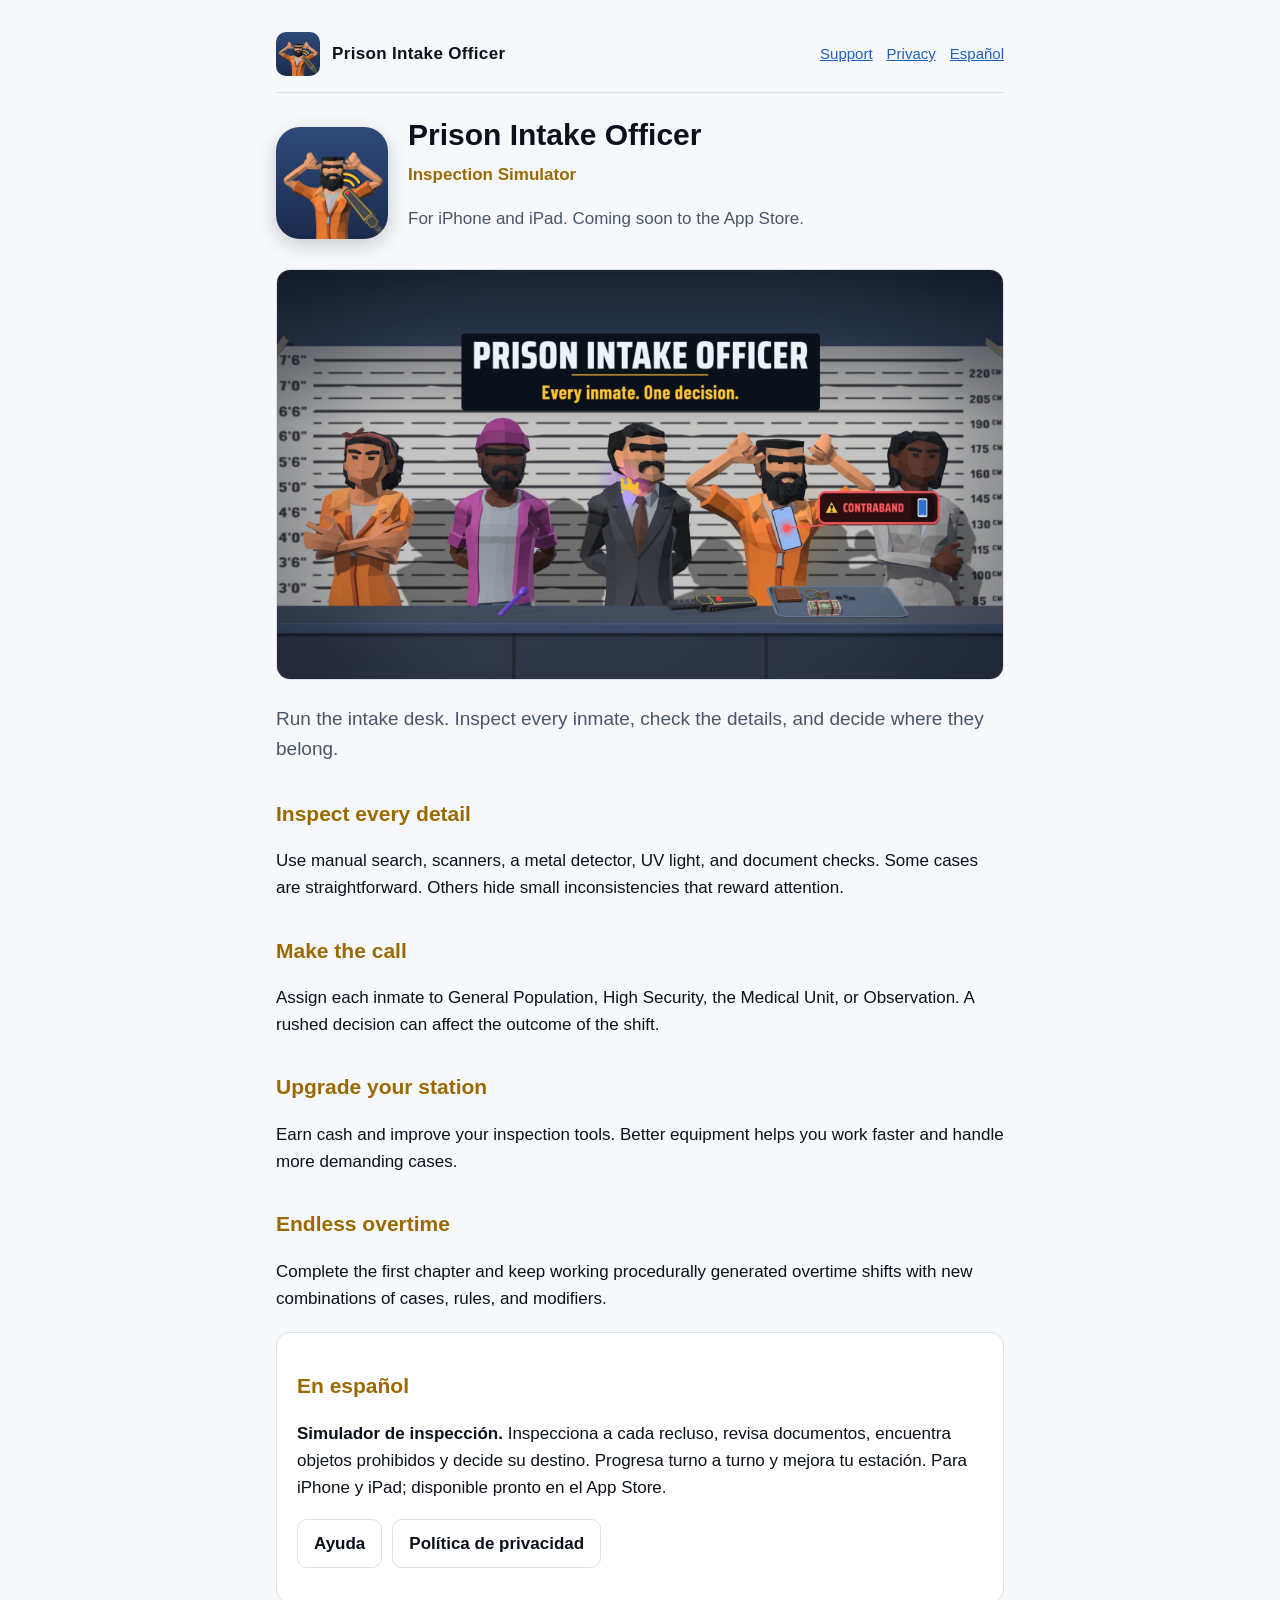
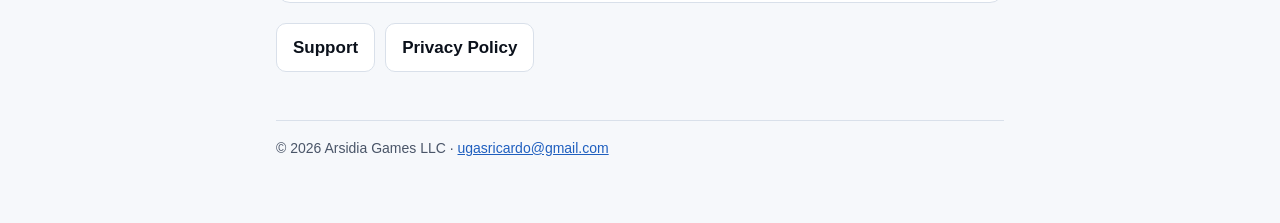
==== prison-intake/index.html @ 0c0be9fb "Prison Intake Officer: game page, privacy policy (EN/ES) and support page Co-Authored-By: Claude Opu" ====
<!doctype html>
<html lang="en">
<head>
<meta charset="utf-8">
<meta name="viewport" content="width=device-width, initial-scale=1">
<title>Prison Intake Officer</title>
<meta name="description" content="Prison Intake Officer, an inspection simulator for iPhone and iPad by Arsidia Games LLC. Inspect new inmates, uncover hidden contraband, check documents, and make the right call.">
<meta property="og:title" content="Prison Intake Officer">
<meta property="og:description" content="Inspect new inmates, uncover hidden contraband, check documents, and make the right call.">
<meta property="og:image" content="https://picorete.github.io/arsidia-games/prison-intake/keyart.jpg">
<link rel="icon" href="../assets/favicon.png">
<link rel="apple-touch-icon" href="../assets/apple-touch-icon.png">
<link rel="stylesheet" href="../assets/site.css">
</head>
<body>
<div class="wrap">
  <div class="topbar">
    <img src="icon-256.png" alt="">
    <a class="brand" href="./">Prison Intake Officer</a>
    <nav><a href="support.html">Support</a><a href="privacy.html">Privacy</a><a href="#es">Español</a></nav>
  </div>

  <div class="hero">
    <img class="icon" src="icon-256.png" alt="Prison Intake Officer icon">
    <div>
      <h1>Prison Intake Officer</h1>
      <p class="tag">Inspection Simulator</p>
      <p class="muted">For iPhone and iPad. Coming soon to the App Store.</p>
    </div>
  </div>

  <img class="keyart" src="keyart.jpg" width="1920" height="1080" alt="Prison Intake Officer key art">

  <p class="lead">Run the intake desk. Inspect every inmate, check the details, and decide where they belong.</p>

  <h2>Inspect every detail</h2>
  <p>Use manual search, scanners, a metal detector, UV light, and document checks. Some cases are straightforward. Others hide small inconsistencies that reward attention.</p>

  <h2>Make the call</h2>
  <p>Assign each inmate to General Population, High Security, the Medical Unit, or Observation. A rushed decision can affect the outcome of the shift.</p>

  <h2>Upgrade your station</h2>
  <p>Earn cash and improve your inspection tools. Better equipment helps you work faster and handle more demanding cases.</p>

  <h2>Endless overtime</h2>
  <p>Complete the first chapter and keep working procedurally generated overtime shifts with new combinations of cases, rules, and modifiers.</p>

  <div class="card" id="es" lang="es">
    <h2>En español</h2>
    <p><strong>Simulador de inspección.</strong> Inspecciona a cada recluso, revisa documentos, encuentra objetos prohibidos y decide su destino. Progresa turno a turno y mejora tu estación. Para iPhone y iPad; disponible pronto en el App Store.</p>
    <div class="links">
      <a href="support.html#es">Ayuda</a>
      <a href="privacy-es.html">Política de privacidad</a>
    </div>
  </div>

  <div class="links">
    <a href="support.html">Support</a>
    <a href="privacy.html">Privacy Policy</a>
  </div>

  <footer>&copy; 2026 Arsidia Games LLC &middot; <a href="mailto:ugasricardo@gmail.com">ugasricardo@gmail.com</a></footer>
</div>
</body>
</html>
---- assets/site.css ----
:root {
  --bg: #0b111b;
  --panel: #131c2b;
  --line: #24324a;
  --text: #eef3fa;
  --muted: #a9b6c9;
  --gold: #ffc531;
  --orange: #e8962e;
  --link: #7fb2ff;
}

* { box-sizing: border-box; }

html { -webkit-text-size-adjust: 100%; }

body {
  margin: 0;
  background: var(--bg);
  color: var(--text);
  font: 17px/1.6 -apple-system, BlinkMacSystemFont, "Segoe UI", Roboto, "Helvetica Neue", Arial, sans-serif;
}

a { color: var(--link); }
a:hover { color: var(--gold); }

.wrap { max-width: 760px; margin: 0 auto; padding: 32px 16px 64px; }

.topbar {
  display: flex; align-items: center; gap: 12px; flex-wrap: wrap;
  padding-bottom: 16px; margin-bottom: 24px; border-bottom: 1px solid var(--line);
}
.topbar img { width: 44px; height: 44px; border-radius: 10px; }
.topbar .brand { font-weight: 800; letter-spacing: .02em; text-decoration: none; color: var(--text); }
.topbar nav { margin-left: auto; display: flex; gap: 14px; flex-wrap: wrap; font-size: 15px; }

h1 { font-size: 30px; line-height: 1.2; margin: 0 0 8px; }
h2 { font-size: 21px; margin: 32px 0 8px; color: var(--gold); }
h3 { font-size: 17px; margin: 22px 0 4px; }
p, li { color: var(--text); }
.muted { color: var(--muted); }
.lead { font-size: 19px; color: var(--muted); margin-top: 0; }

.hero { display: flex; gap: 20px; align-items: center; flex-wrap: wrap; margin-bottom: 20px; }
.hero img.icon { width: 112px; height: 112px; border-radius: 24px; box-shadow: 0 6px 24px rgba(0,0,0,.45); }
.hero .tag { color: var(--gold); font-weight: 700; margin: 0; }
img.keyart { width: 100%; height: auto; border-radius: 14px; border: 1px solid var(--line); display: block; margin: 8px 0 24px; }

.card { background: var(--panel); border: 1px solid var(--line); border-radius: 14px; padding: 4px 20px 18px; margin: 20px 0; }
.links { display: flex; gap: 10px; flex-wrap: wrap; margin: 16px 0; }
.links a {
  display: inline-block; padding: 10px 16px; border-radius: 10px; background: var(--panel);
  border: 1px solid var(--line); text-decoration: none; color: var(--text); font-weight: 600;
}
.links a:hover { border-color: var(--gold); color: var(--gold); }

footer { margin-top: 48px; padding-top: 16px; border-top: 1px solid var(--line); font-size: 14px; color: var(--muted); }

@media (prefers-color-scheme: light) {
  :root { --bg: #f6f8fb; --panel: #ffffff; --line: #d9e0ea; --text: #0b111b; --muted: #4a5568; --gold: #9a6a00; --link: #1f5fbf; }
  .hero img.icon { box-shadow: 0 6px 20px rgba(0,0,0,.18); }
}
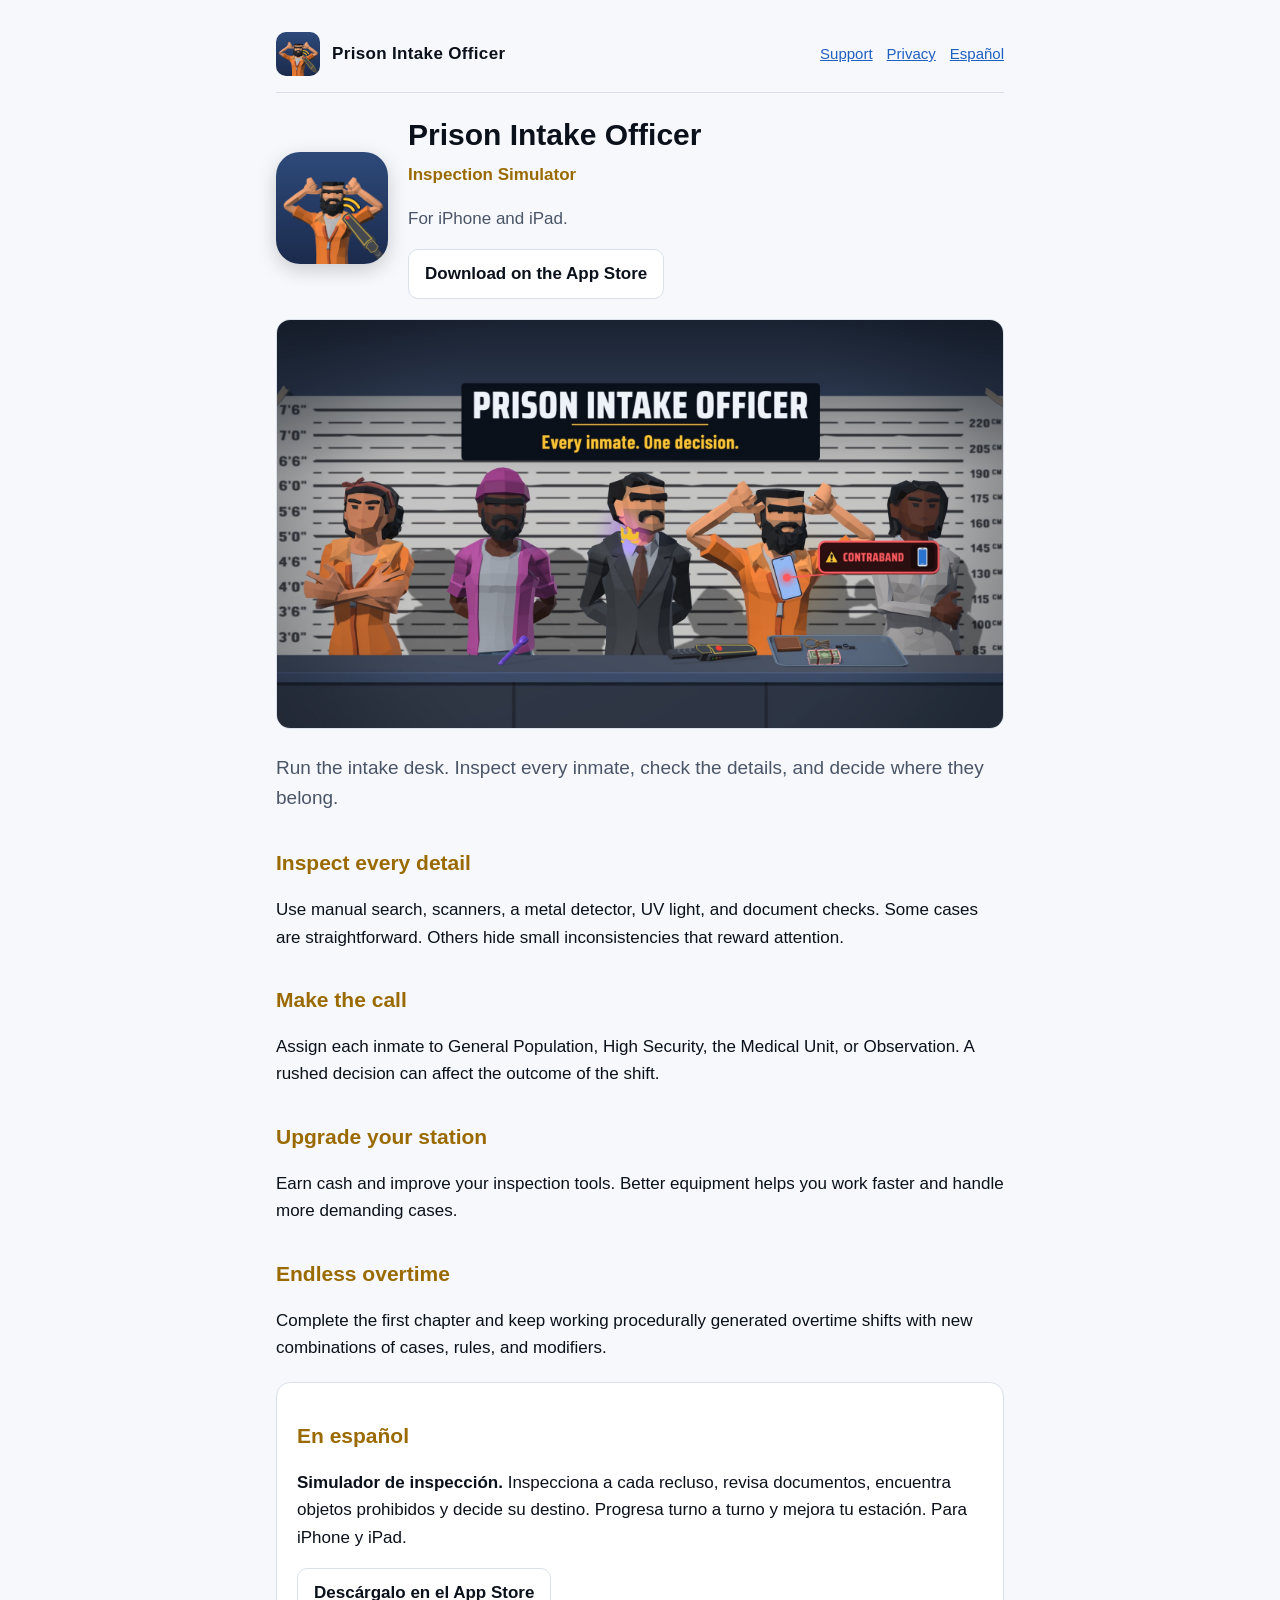
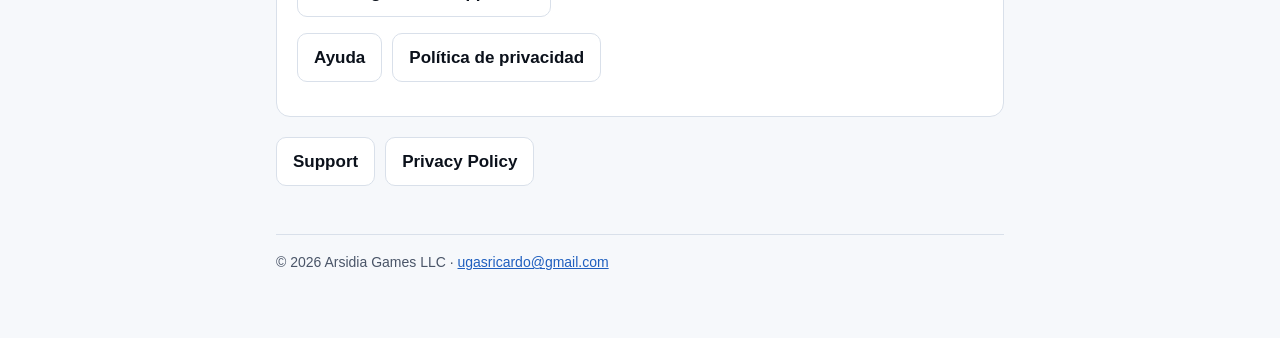
==== commit 962754a7: "Studio home page (EN/ES) and App Store links" ====
--- a/prison-intake/index.html
+++ b/prison-intake/index.html
@@ -25,7 +25,8 @@
     <div>
       <h1>Prison Intake Officer</h1>
       <p class="tag">Inspection Simulator</p>
-      <p class="muted">For iPhone and iPad. Coming soon to the App Store.</p>
+      <p class="muted">For iPhone and iPad.</p>
+      <div class="links" style="margin:10px 0 0"><a href="https://apps.apple.com/app/prison-intake-officer/id6819776751">Download on the App Store</a></div>
     </div>
   </div>
 
@@ -47,7 +48,8 @@
 
   <div class="card" id="es" lang="es">
     <h2>En español</h2>
-    <p><strong>Simulador de inspección.</strong> Inspecciona a cada recluso, revisa documentos, encuentra objetos prohibidos y decide su destino. Progresa turno a turno y mejora tu estación. Para iPhone y iPad; disponible pronto en el App Store.</p>
+    <p><strong>Simulador de inspección.</strong> Inspecciona a cada recluso, revisa documentos, encuentra objetos prohibidos y decide su destino. Progresa turno a turno y mejora tu estación. Para iPhone y iPad.</p>
+    <div class="links"><a href="https://apps.apple.com/app/prison-intake-officer/id6819776751">Descárgalo en el App Store</a></div>
     <div class="links">
       <a href="support.html#es">Ayuda</a>
       <a href="privacy-es.html">Política de privacidad</a>
